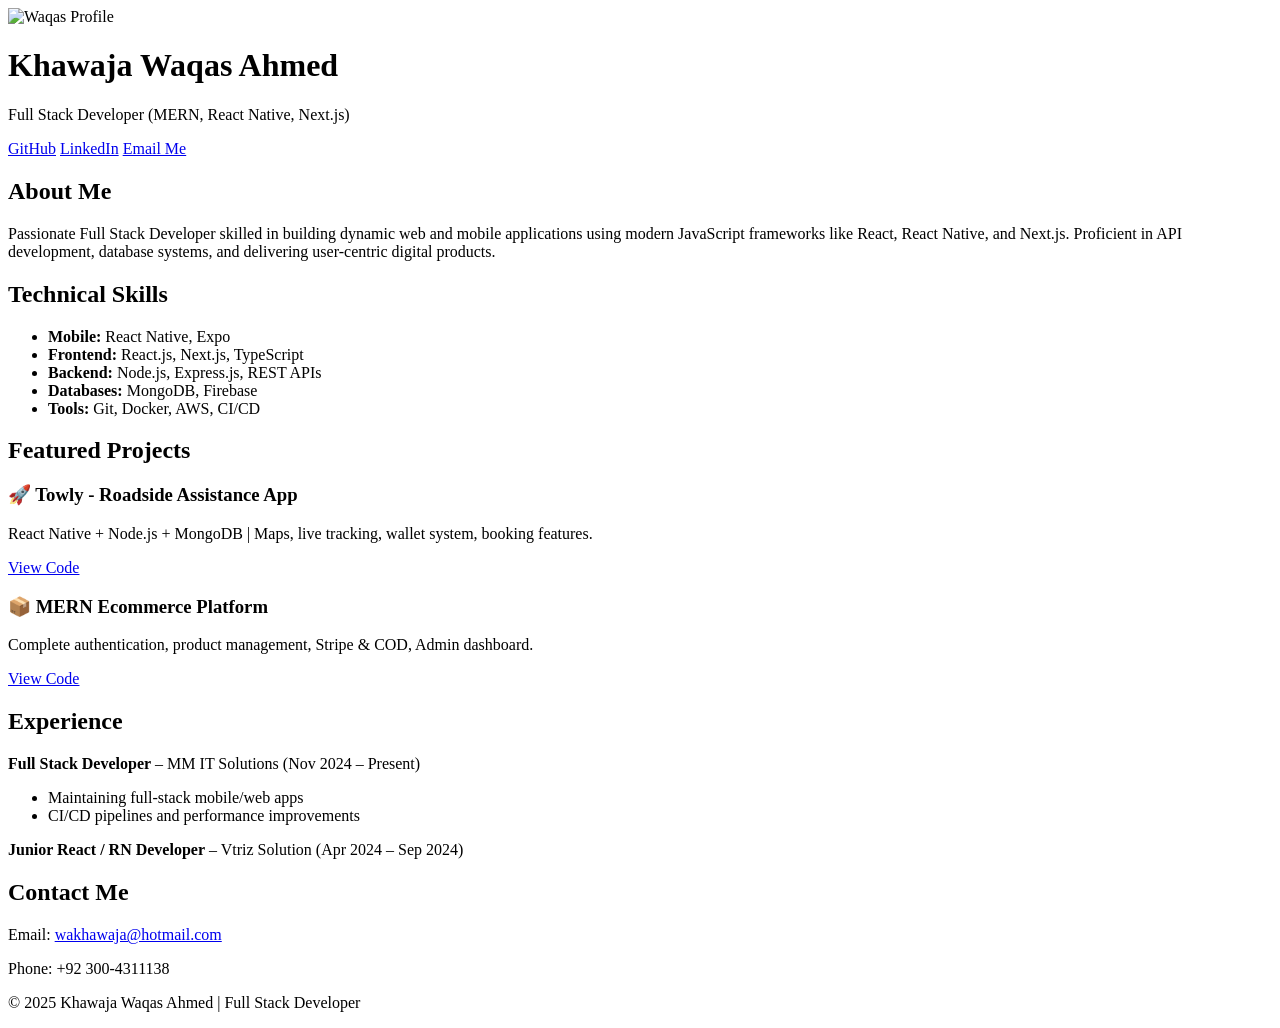
==== abc.html @ 9615c8cc "Add initial HTML structure for personal portfoli" ====
<!DOCTYPE html>
<html lang="en">
<head>
  <meta charset="UTF-8">
  <meta name="viewport" content="width=device-width, initial-scale=1.0">
  <title>Khawaja Waqas Ahmed - Full Stack Developer</title>
  <link rel="stylesheet" href="styles.css" />
</head>

<body>

  <!-- Header / Hero -->
  <header class="hero">
    <img src="assets/images/profile.jpg" alt="Waqas Profile" class="profile-img">
    <h1>Khawaja Waqas Ahmed</h1>
    <p class="role">Full Stack Developer (MERN, React Native, Next.js)</p>
    <div class="hero-links">
      <a href="https://github.com/wakhawaja" target="_blank">GitHub</a>
      <a href="https://linkedin.com/in/waqas-a-khawaja" target="_blank">LinkedIn</a>
      <a href="mailto:wakhawaja@hotmail.com">Email Me</a>
    </div>
  </header>

  <!-- About Section -->
  <section class="section">
    <h2>About Me</h2>
    <p>
      Passionate Full Stack Developer skilled in building dynamic web and mobile applications using 
      modern JavaScript frameworks like React, React Native, and Next.js. Proficient in API development, 
      database systems, and delivering user-centric digital products.
    </p>
  </section>

  <!-- Skills Section -->
  <section class="section">
    <h2>Technical Skills</h2>
    <ul class="skills-list">
      <li><strong>Mobile:</strong> React Native, Expo</li>
      <li><strong>Frontend:</strong> React.js, Next.js, TypeScript</li>
      <li><strong>Backend:</strong> Node.js, Express.js, REST APIs</li>
      <li><strong>Databases:</strong> MongoDB, Firebase</li>
      <li><strong>Tools:</strong> Git, Docker, AWS, CI/CD</li>
    </ul>
  </section>

  <!-- Projects Section -->
  <section class="section">
    <h2>Featured Projects</h2>

    <div class="project">
      <h3>🚀 Towly - Roadside Assistance App</h3>
      <p>React Native + Node.js + MongoDB | Maps, live tracking, wallet system, booking features.</p>
      <a href="https://github.com/wakhawaja" target="_blank" class="btn">View Code</a>
    </div>

    <div class="project">
      <h3>📦 MERN Ecommerce Platform</h3>
      <p>Complete authentication, product management, Stripe & COD, Admin dashboard.</p>
      <a href="https://github.com/wakhawaja" target="_blank" class="btn">View Code</a>
    </div>

  </section>

  <!-- Experience -->
  <section class="section">
    <h2>Experience</h2>
    <p><strong>Full Stack Developer</strong> – MM IT Solutions (Nov 2024 – Present)</p>
    <ul>
      <li>Maintaining full-stack mobile/web apps</li>
      <li>CI/CD pipelines and performance improvements</li>
    </ul>

    <p><strong>Junior React / RN Developer</strong> – Vtriz Solution (Apr 2024 – Sep 2024)</p>
  </section>

  <!-- Contact -->
  <section class="section contact">
    <h2>Contact Me</h2>
    <p>Email: <a href="mailto:wakhawaja@hotmail.com">wakhawaja@hotmail.com</a></p>
    <p>Phone: +92 300-4311138</p>
  </section>

  <!-- Footer -->
  <footer>
    <p>© 2025 Khawaja Waqas Ahmed | Full Stack Developer</p>
  </footer>

</body>
</html>
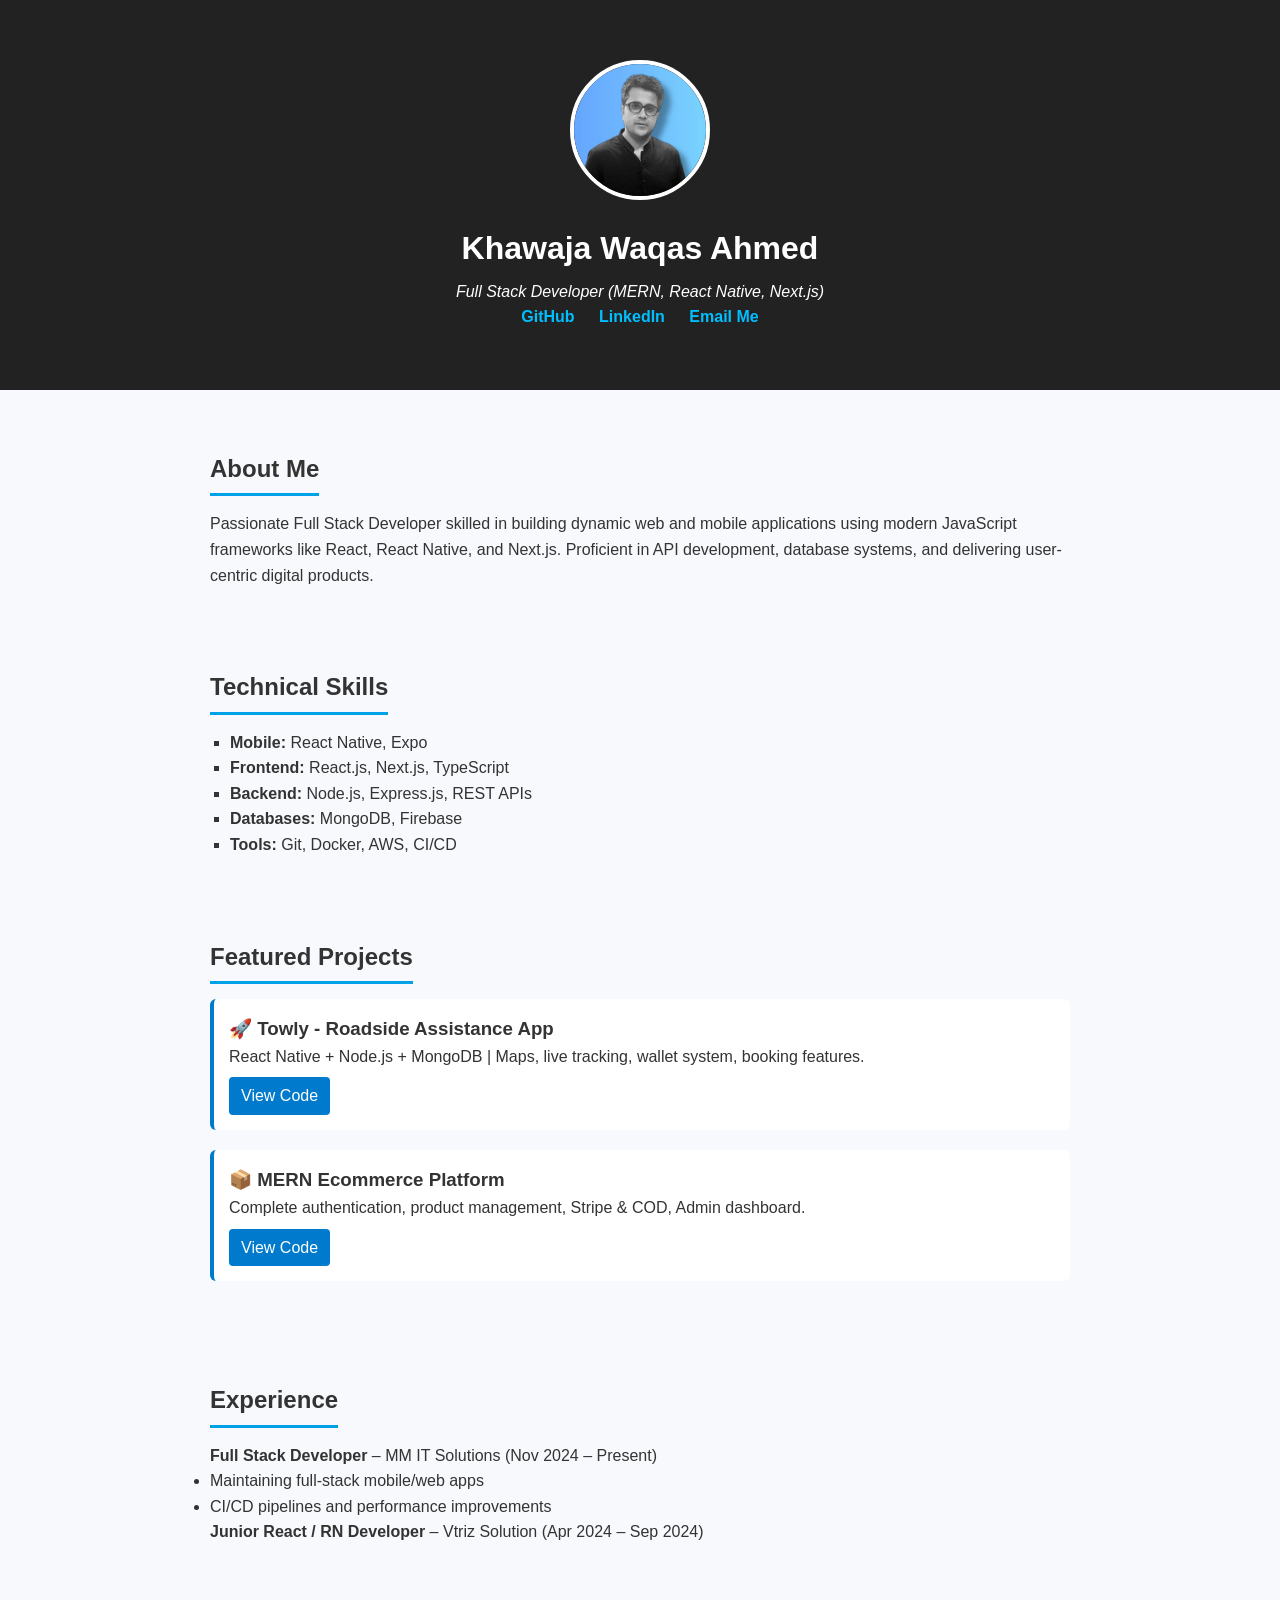
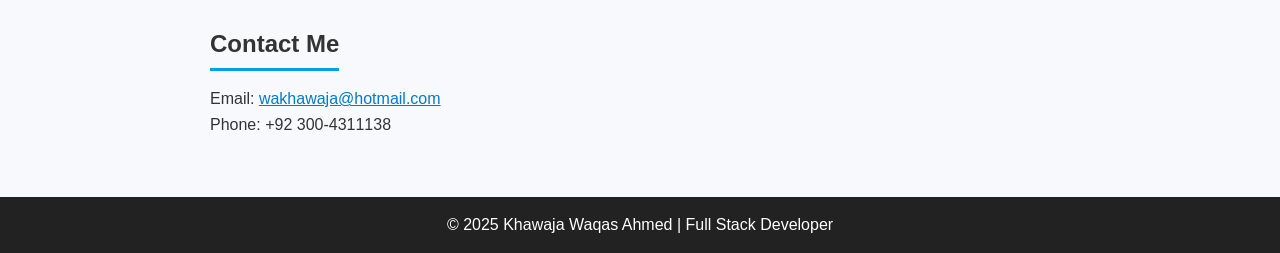
==== commit 5be689f6: "Update profile image in abc.html" ====
--- a/abc.html
+++ b/abc.html
@@ -11,7 +11,7 @@
 
   <!-- Header / Hero -->
   <header class="hero">
-    <img src="assets/images/profile.jpg" alt="Waqas Profile" class="profile-img">
+    <img src="assets/images/profile-pic.png" alt="Waqas Profile" class="profile-img">
     <h1>Khawaja Waqas Ahmed</h1>
     <p class="role">Full Stack Developer (MERN, React Native, Next.js)</p>
     <div class="hero-links">
--- a/styles.css
+++ b/styles.css
@@ -0,0 +1,104 @@
+/* Font & Reset */
+* {
+  margin: 0;
+  padding: 0;
+  box-sizing: border-box;
+  font-family: Arial, sans-serif;
+}
+
+body {
+  background-color: #f7f9fc;
+  color: #333;
+  line-height: 1.6;
+}
+
+/* Hero Section */
+.hero {
+  background: #222;
+  color: #fff;
+  text-align: center;
+  padding: 60px 20px;
+  position: relative;
+}
+
+.profile-img {
+  width: 140px;
+  height: 140px;
+  border-radius: 50%;
+  border: 4px solid #fff;
+  margin-bottom: 15px;
+  object-fit: cover;
+}
+
+.role {
+  font-style: italic;
+  margin-top: 5px;
+}
+
+.hero-links a {
+  color: #00bfff;
+  margin: 0 10px;
+  text-decoration: none;
+  font-weight: bold;
+}
+
+.hero-links a:hover {
+  text-decoration: underline;
+}
+
+/* Sections */
+.section {
+  max-width: 900px;
+  margin: 40px auto;
+  padding: 20px;
+}
+
+.section h2 {
+  margin-bottom: 15px;
+  border-bottom: 3px solid #00a2e7;
+  padding-bottom: 5px;
+  display: inline-block;
+}
+
+/* Skills */
+.skills-list {
+  list-style: square;
+  margin-left: 20px;
+}
+
+/* Projects */
+.project {
+  background: #fff;
+  padding: 15px;
+  border-left: 4px solid #007acc;
+  margin-bottom: 20px;
+  border-radius: 6px;
+}
+
+.btn {
+  display: inline-block;
+  margin-top: 8px;
+  background: #007acc;
+  color: #fff;
+  padding: 6px 12px;
+  text-decoration: none;
+  border-radius: 4px;
+}
+
+.btn:hover {
+  background: #005f99;
+}
+
+/* Contact */
+.contact a {
+  color: #007acc;
+}
+
+/* Footer */
+footer {
+  background: #222;
+  color: #fff;
+  text-align: center;
+  padding: 15px;
+  margin-top: 40px;
+}
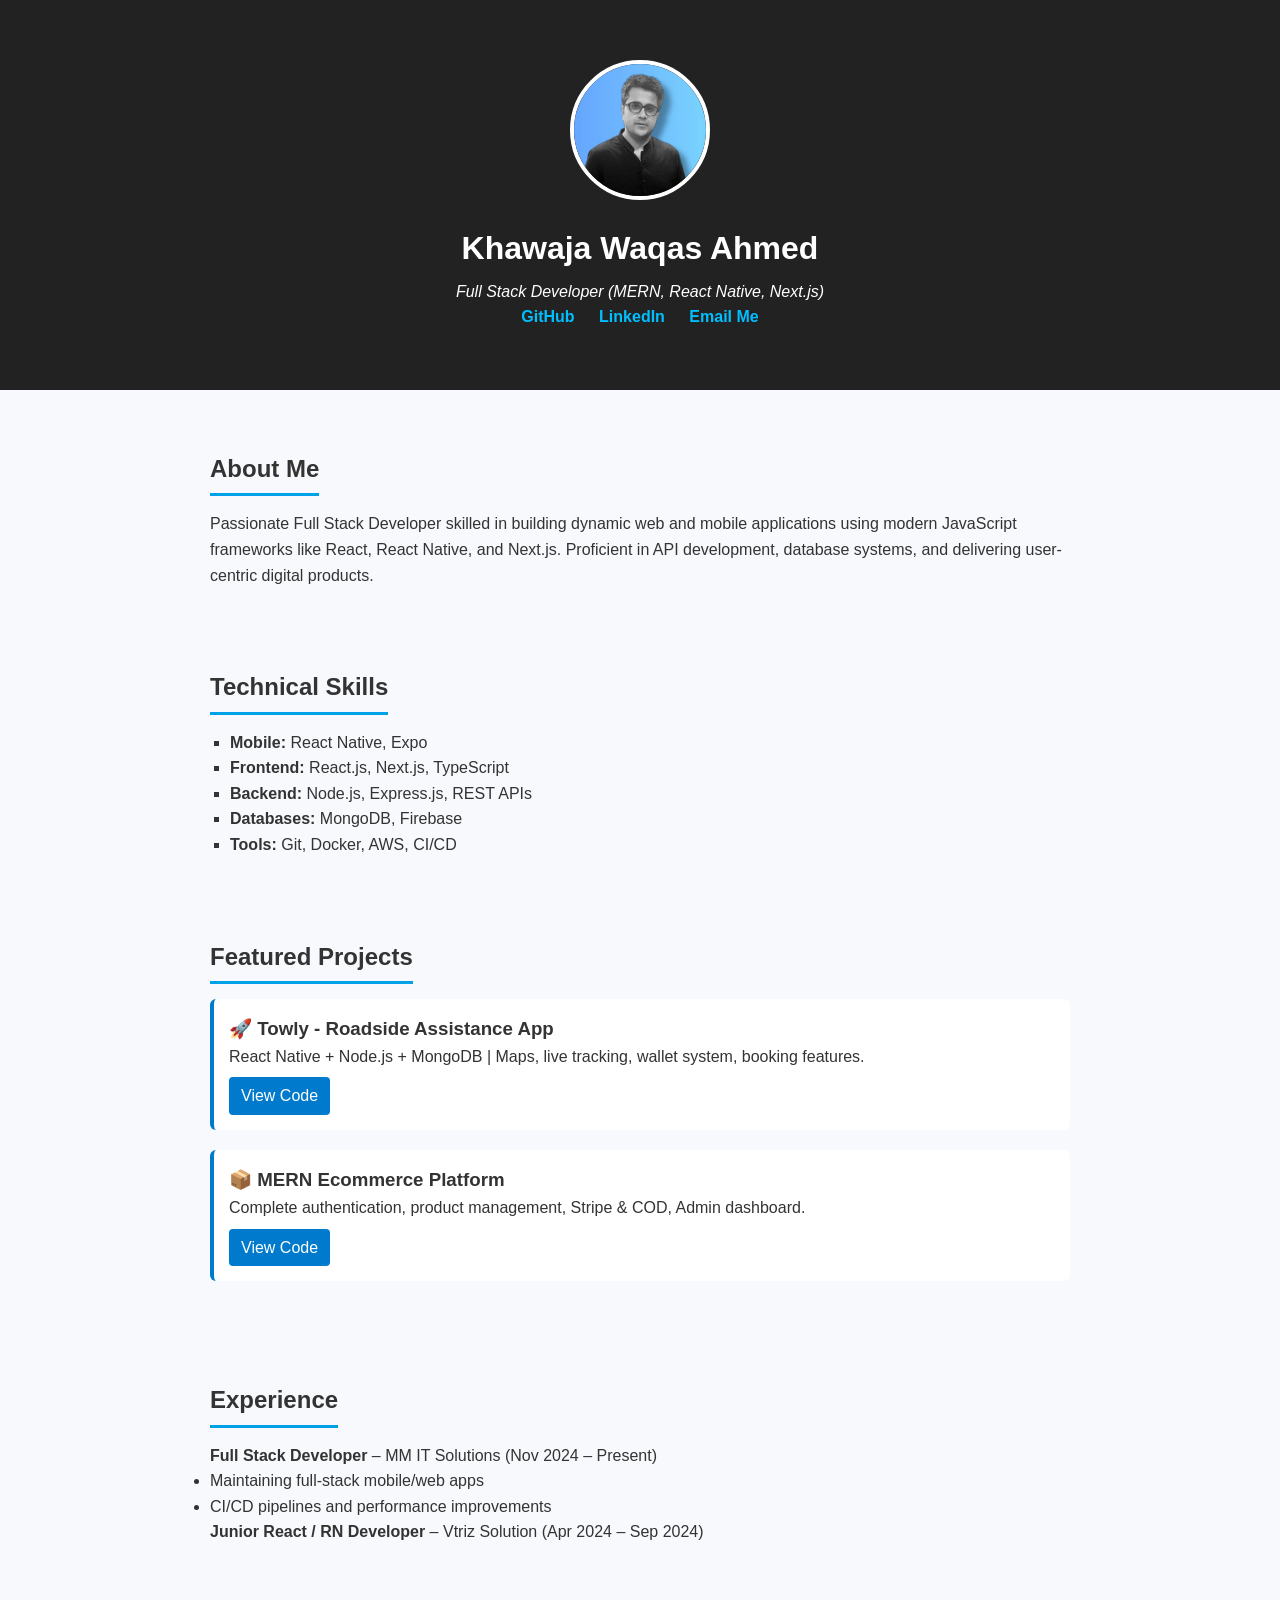
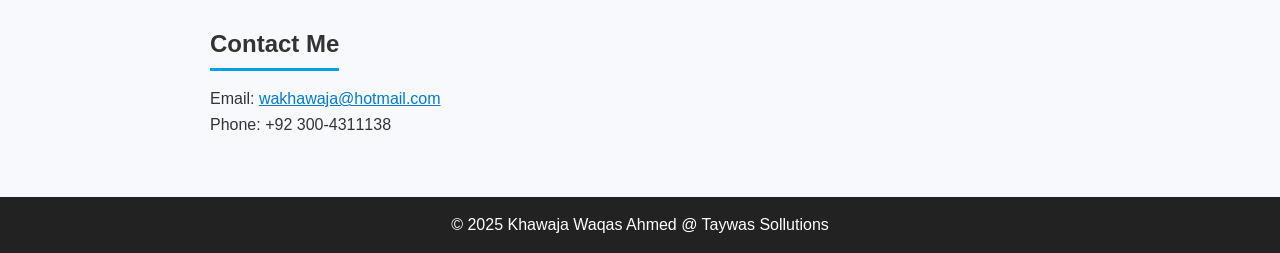
==== commit f47e60d1: "Update footer text with new company name" ====
--- a/abc.html
+++ b/abc.html
@@ -82,7 +82,7 @@
 
   <!-- Footer -->
   <footer>
-    <p>© 2025 Khawaja Waqas Ahmed | Full Stack Developer</p>
+    <p>© 2025 Khawaja Waqas Ahmed @ Taywas Sollutions </p>
   </footer>
 
 </body>
